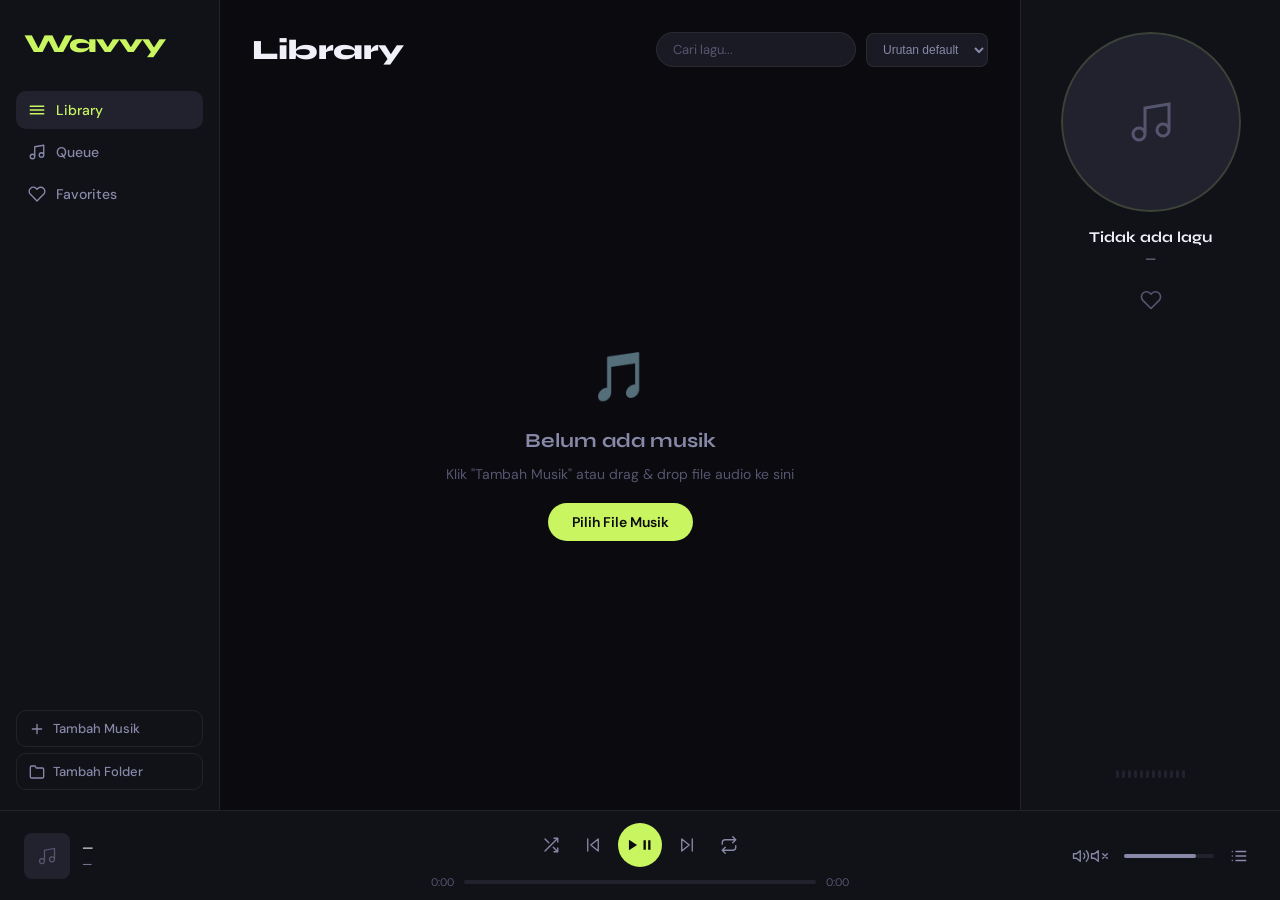
==== index.html @ d88326ab "first-commit" ====
<!DOCTYPE html>
<html lang="id">

<head>
    <meta charset="UTF-8" />
    <meta name="viewport" content="width=device-width, initial-scale=1.0" />
    <title>Wavvy — Local Music Player</title>
    <link rel="preconnect" href="https://fonts.googleapis.com" />
    <link
        href="https://fonts.googleapis.com/css2?family=Syne:wght@400;600;700;800&family=DM+Sans:wght@300;400;500&display=swap"
        rel="stylesheet" />
    <link rel="stylesheet" href="./style.css" />
</head>

<body>

    <!-- Drop overlay -->
    <div id="drop-overlay">
        <div class="drop-inner">
            <div class="drop-icon">♫</div>
            <p>Lepaskan file musik di sini</p>
        </div>
    </div>

    <!-- App shell -->
    <div class="app">

        <!-- Sidebar -->
        <aside class="sidebar">
            <div class="logo">Wavvy</div>

            <nav class="nav">
                <button class="nav-btn active" data-view="library" onclick="switchView('library')">
                    <svg viewBox="0 0 24 24">
                        <path d="M3 7h18M3 12h18M3 17h18" /></svg>
                    Library
                </button>
                <button class="nav-btn" data-view="queue" onclick="switchView('queue')">
                    <svg viewBox="0 0 24 24">
                        <path d="M9 18V5l12-2v13M9 18a3 3 0 1 1-6 0 3 3 0 0 1 6 0zm12-2a3 3 0 1 1-6 0 3 3 0 0 1 6 0z" />
                    </svg>
                    Queue
                </button>
                <button class="nav-btn" data-view="favorites" onclick="switchView('favorites')">
                    <svg viewBox="0 0 24 24">
                        <path
                            d="M20.84 4.61a5.5 5.5 0 0 0-7.78 0L12 5.67l-1.06-1.06a5.5 5.5 0 0 0-7.78 7.78l1.06 1.06L12 21.23l7.78-7.78 1.06-1.06a5.5 5.5 0 0 0 0-7.78z" />
                    </svg>
                    Favorites
                </button>
            </nav>

            <div class="sidebar-bottom">
                <label class="upload-btn" title="Tambah musik">
                    <svg viewBox="0 0 24 24">
                        <path d="M12 5v14M5 12h14" /></svg>
                    Tambah Musik
                    <input type="file" id="file-input" accept="audio/*" multiple hidden />
                </label>
                <label class="upload-btn upload-folder" title="Tambah folder">
                    <svg viewBox="0 0 24 24">
                        <path d="M22 19a2 2 0 0 1-2 2H4a2 2 0 0 1-2-2V5a2 2 0 0 1 2-2h5l2 3h9a2 2 0 0 1 2 2z" /></svg>
                    Tambah Folder
                    <input type="file" id="folder-input" accept="audio/*" multiple webkitdirectory hidden />
                </label>
            </div>
        </aside>

        <!-- Main content -->
        <main class="main">

            <!-- Library view -->
            <section id="view-library" class="view active">
                <div class="view-header">
                    <h1 id="view-title">Library</h1>
                    <div class="header-actions">
                        <input type="text" id="search-input" placeholder="Cari lagu..." oninput="filterSongs()" />
                        <select id="sort-select" onchange="sortSongs()">
                            <option value="default">Urutan default</option>
                            <option value="title">Judul A–Z</option>
                            <option value="artist">Artis A–Z</option>
                            <option value="duration">Durasi</option>
                        </select>
                    </div>
                </div>

                <div id="empty-state" class="empty-state">
                    <div class="empty-icon">🎵</div>
                    <h2>Belum ada musik</h2>
                    <p>Klik "Tambah Musik" atau drag & drop file audio ke sini</p>
                    <label class="btn-primary">
                        Pilih File Musik
                        <input type="file" accept="audio/*" multiple hidden onchange="handleFiles(this.files)" />
                    </label>
                </div>

                <div id="song-list" class="song-list hidden">
                    <div class="list-header">
                        <span class="col-num">#</span>
                        <span class="col-title">Judul</span>
                        <span class="col-artist">Artis</span>
                        <span class="col-duration">⏱</span>
                        <span class="col-actions"></span>
                    </div>
                    <div id="song-rows"></div>
                </div>
            </section>

            <!-- Queue view -->
            <section id="view-queue" class="view">
                <div class="view-header">
                    <h1>Queue</h1>
                    <button class="btn-ghost" onclick="clearQueue()">Kosongkan</button>
                </div>
                <div id="queue-list" class="song-list">
                    <div id="queue-rows"></div>
                </div>
                <div id="queue-empty" class="empty-state">
                    <div class="empty-icon">📋</div>
                    <h2>Queue kosong</h2>
                    <p>Tambahkan lagu ke queue dari library</p>
                </div>
            </section>

            <!-- Favorites view -->
            <section id="view-favorites" class="view">
                <div class="view-header">
                    <h1>Favorites</h1>
                </div>
                <div id="fav-list" class="song-list">
                    <div class="list-header">
                        <span class="col-num">#</span>
                        <span class="col-title">Judul</span>
                        <span class="col-artist">Artis</span>
                        <span class="col-duration">⏱</span>
                        <span class="col-actions"></span>
                    </div>
                    <div id="fav-rows"></div>
                </div>
                <div id="fav-empty" class="empty-state">
                    <div class="empty-icon">❤️</div>
                    <h2>Belum ada favorit</h2>
                    <p>Klik ikon hati pada lagu untuk menambahkannya</p>
                </div>
            </section>

        </main>

        <!-- Now playing sidebar -->
        <aside class="now-playing" id="now-playing">
            <div class="np-art" id="np-art">
                <div class="art-placeholder" id="art-placeholder">
                    <svg viewBox="0 0 24 24">
                        <path d="M9 18V5l12-2v13M9 18a3 3 0 1 1-6 0 3 3 0 0 1 6 0zm12-2a3 3 0 1 1-6 0 3 3 0 0 1 6 0z" />
                    </svg>
                </div>
                <img id="art-img" src="" alt="" hidden />
                <div class="vinyl-ring"></div>
            </div>

            <div class="np-info">
                <div class="np-title" id="np-title">Tidak ada lagu</div>
                <div class="np-artist" id="np-artist">—</div>
            </div>

            <button class="fav-btn" id="fav-btn" onclick="toggleFavoriteCurrent()" title="Favorite">
                <svg viewBox="0 0 24 24">
                    <path
                        d="M20.84 4.61a5.5 5.5 0 0 0-7.78 0L12 5.67l-1.06-1.06a5.5 5.5 0 0 0-7.78 7.78l1.06 1.06L12 21.23l7.78-7.78 1.06-1.06a5.5 5.5 0 0 0 0-7.78z" />
                </svg>
            </button>

            <div class="np-waveform" id="waveform">
                <div class="wf-bar"></div>
                <div class="wf-bar"></div>
                <div class="wf-bar"></div>
                <div class="wf-bar"></div>
                <div class="wf-bar"></div>
                <div class="wf-bar"></div>
                <div class="wf-bar"></div>
                <div class="wf-bar"></div>
                <div class="wf-bar"></div>
                <div class="wf-bar"></div>
                <div class="wf-bar"></div>
                <div class="wf-bar"></div>
            </div>
        </aside>

    </div>

    <!-- Player bar -->
    <footer class="player-bar" id="player-bar">
        <div class="player-left">
            <div class="mini-art" id="mini-art">
                <svg viewBox="0 0 24 24">
                    <path d="M9 18V5l12-2v13M9 18a3 3 0 1 1-6 0 3 3 0 0 1 6 0zm12-2a3 3 0 1 1-6 0 3 3 0 0 1 6 0z" />
                </svg>
            </div>
            <div class="mini-info">
                <span class="mini-title" id="mini-title">—</span>
                <span class="mini-artist" id="mini-artist">—</span>
            </div>
        </div>

        <div class="player-center">
            <div class="controls">
                <button class="ctrl-btn" id="shuffle-btn" onclick="toggleShuffle()" title="Shuffle">
                    <svg viewBox="0 0 24 24">
                        <path d="M16 3h5v5M4 20l16-16M21 16v5h-5M15 15l6 6M4 4l5 5" /></svg>
                </button>
                <button class="ctrl-btn" onclick="prevSong()" title="Sebelumnya">
                    <svg viewBox="0 0 24 24">
                        <path d="M19 20 9 12l10-8v16zM5 4v16" /></svg>
                </button>
                <button class="ctrl-btn play-btn" id="play-btn" onclick="togglePlay()" title="Play/Pause">
                    <svg id="icon-play" viewBox="0 0 24 24">
                        <path d="M5 3l14 9-14 9V3z" /></svg>
                    <svg id="icon-pause" viewBox="0 0 24 24" hidden>
                        <path d="M6 4h4v16H6zM14 4h4v16h-4z" /></svg>
                </button>
                <button class="ctrl-btn" onclick="nextSong()" title="Selanjutnya">
                    <svg viewBox="0 0 24 24">
                        <path d="M5 4l10 8-10 8V4zM19 4v16" /></svg>
                </button>
                <button class="ctrl-btn" id="repeat-btn" onclick="cycleRepeat()" title="Repeat">
                    <svg id="icon-repeat" viewBox="0 0 24 24">
                        <path d="M17 1l4 4-4 4M3 11V9a4 4 0 0 1 4-4h14M7 23l-4-4 4-4M21 13v2a4 4 0 0 1-4 4H3" /></svg>
                    <span id="repeat-one" class="repeat-one hidden">1</span>
                </button>
            </div>

            <div class="progress-area">
                <span id="time-current">0:00</span>
                <div class="progress-bar" id="progress-bar" onclick="seekTo(event)">
                    <div class="progress-fill" id="progress-fill"></div>
                    <div class="progress-thumb" id="progress-thumb"></div>
                </div>
                <span id="time-total">0:00</span>
            </div>
        </div>

        <div class="player-right">
            <button class="ctrl-btn" onclick="toggleMute()" title="Mute" id="mute-btn">
                <svg id="icon-vol" viewBox="0 0 24 24">
                    <path d="M11 5L6 9H2v6h4l5 4V5zM19.07 4.93a10 10 0 0 1 0 14.14M15.54 8.46a5 5 0 0 1 0 7.07" /></svg>
                <svg id="icon-mute" viewBox="0 0 24 24" hidden>
                    <path d="M11 5L6 9H2v6h4l5 4V5zM23 9l-6 6M17 9l6 6" /></svg>
            </button>
            <div class="volume-bar" id="volume-bar" onclick="setVolume(event)">
                <div class="volume-fill" id="volume-fill" style="width:80%"></div>
                <div class="volume-thumb"></div>
            </div>
            <button class="ctrl-btn" onclick="toggleQueue()" title="Queue" id="queue-toggle-btn">
                <svg viewBox="0 0 24 24">
                    <path d="M8 6h13M8 12h13M8 18h13M3 6h.01M3 12h.01M3 18h.01" /></svg>
            </button>
        </div>
    </footer>

    <!-- Hidden audio element -->
    <audio id="audio"></audio>

    <script src="./app.js"></script>
    <script src="./pwa.js"></script>
    <script src="./sw.js"></script>
</body>

</html>
---- style.css ----
*,
*::before,
*::after {
  box-sizing: border-box;
  margin: 0;
  padding: 0;
}

:root {
  --bg: #0a0a0f;
  --bg2: #111118;
  --bg3: #1a1a24;
  --bg4: #22222f;
  --accent: #c8f560;
  --accent2: #a8d940;
  --text: #f0f0f8;
  --text2: #8888a8;
  --text3: #555570;
  --border: rgba(255, 255, 255, 0.07);
  --player-h: 90px;
  --sidebar-w: 220px;
  --np-w: 260px;
  --radius: 12px;
}

html,
body {
  height: 100%;
  background: var(--bg);
  color: var(--text);
  font-family: "DM Sans", sans-serif;
  overflow: hidden;
}

/* ---- Layout ---- */
.app {
  display: grid;
  grid-template-columns: var(--sidebar-w) 1fr var(--np-w);
  height: calc(100vh - var(--player-h));
  overflow: hidden;
}

/* ---- Sidebar ---- */
.sidebar {
  background: var(--bg2);
  border-right: 1px solid var(--border);
  display: flex;
  flex-direction: column;
  padding: 28px 16px 20px;
  gap: 8px;
}

.logo {
  font-family: "Syne", sans-serif;
  font-size: 26px;
  font-weight: 800;
  color: var(--accent);
  letter-spacing: -1px;
  padding: 0 8px;
  margin-bottom: 24px;
}

.nav {
  display: flex;
  flex-direction: column;
  gap: 4px;
  flex: 1;
}

.nav-btn {
  display: flex;
  align-items: center;
  gap: 10px;
  padding: 10px 12px;
  border: none;
  border-radius: 10px;
  background: transparent;
  color: var(--text2);
  font-family: "DM Sans", sans-serif;
  font-size: 14px;
  font-weight: 500;
  cursor: pointer;
  transition: all 0.2s;
  text-align: left;
}
.nav-btn svg {
  width: 18px;
  height: 18px;
  stroke: currentColor;
  fill: none;
  stroke-width: 1.8;
  stroke-linecap: round;
  stroke-linejoin: round;
  flex-shrink: 0;
}
.nav-btn:hover {
  background: var(--bg3);
  color: var(--text);
}
.nav-btn.active {
  background: var(--bg4);
  color: var(--accent);
}

.sidebar-bottom {
  display: flex;
  flex-direction: column;
  gap: 6px;
  margin-top: 16px;
}

.upload-btn {
  display: flex;
  align-items: center;
  gap: 8px;
  padding: 9px 12px;
  border-radius: 10px;
  background: transparent;
  color: var(--text2);
  font-size: 13px;
  font-weight: 500;
  cursor: pointer;
  transition: all 0.2s;
  border: 1px solid var(--border);
}
.upload-btn svg {
  width: 16px;
  height: 16px;
  stroke: currentColor;
  fill: none;
  stroke-width: 2;
  stroke-linecap: round;
}
.upload-btn:hover {
  background: var(--bg3);
  color: var(--accent);
  border-color: var(--accent);
}

/* ---- Main ---- */
.main {
  overflow: hidden;
  display: flex;
  flex-direction: column;
  background: var(--bg);
}

.view {
  display: none;
  flex-direction: column;
  height: 100%;
  overflow: hidden;
  padding: 32px 32px 16px;
}
.view.active {
  display: flex;
}

.view-header {
  display: flex;
  align-items: center;
  justify-content: space-between;
  margin-bottom: 24px;
  flex-shrink: 0;
  gap: 16px;
}

.view-header h1 {
  font-family: "Syne", sans-serif;
  font-size: 28px;
  font-weight: 800;
  color: var(--text);
  letter-spacing: -0.5px;
  white-space: nowrap;
}

.header-actions {
  display: flex;
  gap: 10px;
  align-items: center;
}

#search-input {
  background: var(--bg3);
  border: 1px solid var(--border);
  border-radius: 20px;
  padding: 8px 16px;
  color: var(--text);
  font-family: "DM Sans", sans-serif;
  font-size: 13px;
  outline: none;
  width: 200px;
  transition: border-color 0.2s;
}
#search-input:focus {
  border-color: var(--accent);
}
#search-input::placeholder {
  color: var(--text3);
}

#sort-select {
  background: var(--bg3);
  border: 1px solid var(--border);
  border-radius: 8px;
  padding: 8px 12px;
  color: var(--text2);
  font-size: 12px;
  outline: none;
  cursor: pointer;
}

/* ---- Empty state ---- */
.empty-state {
  display: flex;
  flex-direction: column;
  align-items: center;
  justify-content: center;
  gap: 12px;
  flex: 1;
  text-align: center;
  color: var(--text3);
}
.empty-icon {
  font-size: 48px;
  margin-bottom: 8px;
}
.empty-state h2 {
  font-family: "Syne", sans-serif;
  font-size: 20px;
  font-weight: 700;
  color: var(--text2);
}
.empty-state p {
  font-size: 14px;
  color: var(--text3);
}

.btn-primary {
  margin-top: 8px;
  padding: 10px 24px;
  background: var(--accent);
  color: #0a0a0f;
  border: none;
  border-radius: 24px;
  font-family: "DM Sans", sans-serif;
  font-size: 14px;
  font-weight: 600;
  cursor: pointer;
  transition:
    background 0.2s,
    transform 0.1s;
}
.btn-primary:hover {
  background: var(--accent2);
  transform: scale(1.02);
}

.btn-ghost {
  padding: 8px 16px;
  background: transparent;
  border: 1px solid var(--border);
  border-radius: 8px;
  color: var(--text2);
  font-size: 13px;
  cursor: pointer;
  transition: all 0.2s;
}
.btn-ghost:hover {
  border-color: var(--text2);
  color: var(--text);
}

/* ---- Song list ---- */
.song-list {
  display: flex;
  flex-direction: column;
  overflow-y: auto;
  flex: 1;
}
.song-list.hidden {
  display: none;
}

.list-header {
  display: grid;
  grid-template-columns: 36px 1fr 160px 60px 48px;
  padding: 8px 12px;
  border-bottom: 1px solid var(--border);
  color: var(--text3);
  font-size: 11px;
  font-weight: 500;
  letter-spacing: 0.08em;
  text-transform: uppercase;
  flex-shrink: 0;
}

.song-row {
  display: grid;
  grid-template-columns: 36px 1fr 160px 60px 48px;
  align-items: center;
  padding: 8px 12px;
  border-radius: 8px;
  cursor: pointer;
  transition: background 0.15s;
  gap: 4px;
}
.song-row:hover {
  background: var(--bg3);
}
.song-row.active {
  background: var(--bg4);
}
.song-row.active .sr-title {
  color: var(--accent);
}

.sr-num {
  color: var(--text3);
  font-size: 13px;
  text-align: center;
}
.song-row.active .sr-num {
  display: none;
}
.sr-play-icon {
  display: none;
  color: var(--accent);
}
.song-row.active .sr-play-icon {
  display: block;
  text-align: center;
  font-size: 12px;
}

.sr-info {
  display: flex;
  flex-direction: column;
  gap: 2px;
  overflow: hidden;
}
.sr-title {
  font-size: 14px;
  font-weight: 500;
  white-space: nowrap;
  overflow: hidden;
  text-overflow: ellipsis;
  color: var(--text);
}
.sr-artist-small {
  font-size: 12px;
  color: var(--text2);
  white-space: nowrap;
  overflow: hidden;
  text-overflow: ellipsis;
}

.sr-artist {
  font-size: 13px;
  color: var(--text2);
  white-space: nowrap;
  overflow: hidden;
  text-overflow: ellipsis;
}
.sr-dur {
  font-size: 13px;
  color: var(--text3);
  font-variant-numeric: tabular-nums;
}

.sr-actions {
  display: flex;
  gap: 4px;
  justify-content: flex-end;
  opacity: 0;
  transition: opacity 0.15s;
}
.song-row:hover .sr-actions {
  opacity: 1;
}
.sr-actions button {
  background: none;
  border: none;
  cursor: pointer;
  padding: 4px;
  border-radius: 4px;
  color: var(--text3);
  line-height: 1;
  transition: color 0.15s;
  display: flex;
  align-items: center;
}
.sr-actions button:hover {
  color: var(--text);
}
.sr-actions button svg {
  width: 15px;
  height: 15px;
  stroke: currentColor;
  fill: none;
  stroke-width: 1.8;
  stroke-linecap: round;
  stroke-linejoin: round;
}
.sr-actions button.fav-active svg {
  stroke: #ff4f6a;
  fill: #ff4f6a;
}
.sr-actions button.queue-added {
  color: var(--accent);
}

/* Scrollbar */
.song-list::-webkit-scrollbar {
  width: 4px;
}
.song-list::-webkit-scrollbar-track {
  background: transparent;
}
.song-list::-webkit-scrollbar-thumb {
  background: var(--bg4);
  border-radius: 4px;
}

/* ---- Now Playing ---- */
.now-playing {
  background: var(--bg2);
  border-left: 1px solid var(--border);
  display: flex;
  flex-direction: column;
  align-items: center;
  padding: 32px 20px 20px;
  gap: 16px;
  overflow: hidden;
}

.np-art {
  position: relative;
  width: 180px;
  height: 180px;
  border-radius: 50%;
  overflow: hidden;
  flex-shrink: 0;
}

.art-placeholder {
  width: 100%;
  height: 100%;
  background: var(--bg4);
  display: flex;
  align-items: center;
  justify-content: center;
}
.art-placeholder svg {
  width: 48px;
  height: 48px;
  stroke: var(--text3);
  fill: none;
  stroke-width: 1.5;
  stroke-linecap: round;
}

#art-img {
  width: 100%;
  height: 100%;
  object-fit: cover;
}

.vinyl-ring {
  position: absolute;
  inset: 0;
  border-radius: 50%;
  border: 2px solid rgba(200, 245, 96, 0.15);
  pointer-events: none;
}

@keyframes spin {
  to {
    transform: rotate(360deg);
  }
}
.np-art.playing {
  animation: spin 8s linear infinite;
}

.np-info {
  text-align: center;
  width: 100%;
  padding: 0 8px;
}
.np-title {
  font-family: "Syne", sans-serif;
  font-size: 15px;
  font-weight: 700;
  white-space: nowrap;
  overflow: hidden;
  text-overflow: ellipsis;
  color: var(--text);
  max-width: 220px;
  margin: 0 auto;
}
.np-artist {
  font-size: 13px;
  color: var(--text2);
  margin-top: 4px;
  white-space: nowrap;
  overflow: hidden;
  text-overflow: ellipsis;
}

.fav-btn {
  background: none;
  border: none;
  cursor: pointer;
  padding: 6px;
  color: var(--text3);
  transition:
    color 0.2s,
    transform 0.15s;
}
.fav-btn svg {
  width: 22px;
  height: 22px;
  stroke: currentColor;
  fill: none;
  stroke-width: 1.8;
  stroke-linecap: round;
  stroke-linejoin: round;
}
.fav-btn:hover {
  transform: scale(1.2);
  color: #ff4f6a;
}
.fav-btn.active svg {
  stroke: #ff4f6a;
  fill: #ff4f6a;
}

/* ---- Waveform ---- */
.np-waveform {
  display: flex;
  align-items: center;
  justify-content: center;
  gap: 3px;
  height: 32px;
  margin-top: auto;
}
.wf-bar {
  width: 3px;
  border-radius: 2px;
  background: var(--bg4);
  height: 8px;
  transition:
    height 0.15s,
    background 0.3s;
}
@keyframes wave1 {
  0%,
  100% {
    height: 6px;
  }
  50% {
    height: 22px;
  }
}
@keyframes wave2 {
  0%,
  100% {
    height: 14px;
  }
  50% {
    height: 8px;
  }
}
@keyframes wave3 {
  0%,
  100% {
    height: 10px;
  }
  50% {
    height: 26px;
  }
}
@keyframes wave4 {
  0%,
  100% {
    height: 20px;
  }
  50% {
    height: 6px;
  }
}
.np-waveform.playing .wf-bar:nth-child(1) {
  background: var(--accent);
  animation: wave2 0.9s ease-in-out infinite;
}
.np-waveform.playing .wf-bar:nth-child(2) {
  background: var(--accent);
  animation: wave3 0.7s ease-in-out infinite 0.1s;
}
.np-waveform.playing .wf-bar:nth-child(3) {
  background: var(--accent);
  animation: wave1 1.1s ease-in-out infinite 0.2s;
}
.np-waveform.playing .wf-bar:nth-child(4) {
  background: var(--accent);
  animation: wave4 0.8s ease-in-out infinite 0.05s;
}
.np-waveform.playing .wf-bar:nth-child(5) {
  background: var(--accent);
  animation: wave2 1s ease-in-out infinite 0.3s;
}
.np-waveform.playing .wf-bar:nth-child(6) {
  background: var(--accent);
  animation: wave3 0.6s ease-in-out infinite 0.15s;
}
.np-waveform.playing .wf-bar:nth-child(7) {
  background: var(--accent);
  animation: wave1 0.9s ease-in-out infinite 0.25s;
}
.np-waveform.playing .wf-bar:nth-child(8) {
  background: var(--accent);
  animation: wave4 1.1s ease-in-out infinite 0.1s;
}
.np-waveform.playing .wf-bar:nth-child(9) {
  background: var(--accent);
  animation: wave2 0.75s ease-in-out infinite 0.35s;
}
.np-waveform.playing .wf-bar:nth-child(10) {
  background: var(--accent);
  animation: wave3 0.95s ease-in-out infinite;
}
.np-waveform.playing .wf-bar:nth-child(11) {
  background: var(--accent);
  animation: wave1 0.85s ease-in-out infinite 0.2s;
}
.np-waveform.playing .wf-bar:nth-child(12) {
  background: var(--accent);
  animation: wave4 0.7s ease-in-out infinite 0.05s;
}

/* ---- Player Bar ---- */
.player-bar {
  height: var(--player-h);
  background: var(--bg2);
  border-top: 1px solid var(--border);
  display: grid;
  grid-template-columns: 1fr auto 1fr;
  align-items: center;
  padding: 0 24px;
  gap: 16px;
  flex-shrink: 0;
}

.player-left {
  display: flex;
  align-items: center;
  gap: 12px;
  overflow: hidden;
}

.mini-art {
  width: 46px;
  height: 46px;
  border-radius: 8px;
  background: var(--bg4);
  display: flex;
  align-items: center;
  justify-content: center;
  flex-shrink: 0;
  overflow: hidden;
}
.mini-art svg {
  width: 20px;
  height: 20px;
  stroke: var(--text3);
  fill: none;
  stroke-width: 1.5;
  stroke-linecap: round;
}
.mini-art img {
  width: 100%;
  height: 100%;
  object-fit: cover;
}

.mini-info {
  display: flex;
  flex-direction: column;
  overflow: hidden;
}
.mini-title {
  font-size: 13px;
  font-weight: 500;
  white-space: nowrap;
  overflow: hidden;
  text-overflow: ellipsis;
}
.mini-artist {
  font-size: 12px;
  color: var(--text2);
  white-space: nowrap;
  overflow: hidden;
  text-overflow: ellipsis;
}

.player-center {
  display: flex;
  flex-direction: column;
  align-items: center;
  gap: 8px;
  min-width: 0;
}

.controls {
  display: flex;
  align-items: center;
  gap: 8px;
}

.ctrl-btn {
  background: none;
  border: none;
  cursor: pointer;
  padding: 8px;
  border-radius: 50%;
  color: var(--text2);
  display: flex;
  align-items: center;
  justify-content: center;
  transition:
    color 0.15s,
    background 0.15s;
}
.ctrl-btn svg {
  width: 18px;
  height: 18px;
  stroke: currentColor;
  fill: none;
  stroke-width: 1.8;
  stroke-linecap: round;
  stroke-linejoin: round;
}
.ctrl-btn:hover {
  color: var(--text);
  background: var(--bg3);
}
.ctrl-btn.active {
  color: var(--accent);
}

.play-btn {
  width: 44px;
  height: 44px;
  background: var(--accent) !important;
  color: #0a0a0f !important;
  transition:
    transform 0.1s,
    background 0.2s !important;
}
.play-btn:hover {
  background: var(--accent2) !important;
  transform: scale(1.06);
}
.play-btn svg {
  width: 16px;
  height: 16px;
  fill: currentColor;
  stroke: none;
}

.repeat-one {
  font-size: 10px;
  font-weight: 700;
  background: var(--accent);
  color: #0a0a0f;
  border-radius: 50%;
  width: 14px;
  height: 14px;
  display: flex;
  align-items: center;
  justify-content: center;
  position: absolute;
  bottom: 4px;
  right: 4px;
}
.ctrl-btn {
  position: relative;
}
.hidden {
  display: none !important;
}

.progress-area {
  display: flex;
  align-items: center;
  gap: 10px;
  width: 440px;
}

.progress-area span {
  font-size: 11px;
  color: var(--text3);
  font-variant-numeric: tabular-nums;
  min-width: 34px;
}
#time-current {
  text-align: right;
}

.progress-bar {
  flex: 1;
  height: 4px;
  background: var(--bg4);
  border-radius: 2px;
  cursor: pointer;
  position: relative;
  transition: height 0.15s;
}
.progress-bar:hover {
  height: 6px;
}
.progress-fill {
  height: 100%;
  background: var(--accent);
  border-radius: 2px;
  width: 0%;
  transition: width 0.1s linear;
  pointer-events: none;
}
.progress-thumb {
  position: absolute;
  top: 50%;
  transform: translate(-50%, -50%);
  width: 12px;
  height: 12px;
  background: var(--text);
  border-radius: 50%;
  left: 0%;
  opacity: 0;
  transition: opacity 0.15s;
  pointer-events: none;
}
.progress-bar:hover .progress-thumb {
  opacity: 1;
}

.player-right {
  display: flex;
  align-items: center;
  gap: 8px;
  justify-content: flex-end;
}

.volume-bar {
  width: 90px;
  height: 4px;
  background: var(--bg4);
  border-radius: 2px;
  cursor: pointer;
  position: relative;
}
.volume-fill {
  height: 100%;
  background: var(--text2);
  border-radius: 2px;
  pointer-events: none;
  transition: background 0.2s;
}
.volume-bar:hover .volume-fill {
  background: var(--accent);
}
.volume-thumb {
  position: absolute;
  top: 50%;
  transform: translate(-50%, -50%);
  width: 10px;
  height: 10px;
  background: var(--text);
  border-radius: 50%;
  left: 80%;
  opacity: 0;
  transition: opacity 0.15s;
  pointer-events: none;
}
.volume-bar:hover .volume-thumb {
  opacity: 1;
}

/* ---- Drop overlay ---- */
#drop-overlay {
  position: fixed;
  inset: 0;
  background: rgba(10, 10, 15, 0.92);
  z-index: 1000;
  display: none;
  align-items: center;
  justify-content: center;
}
#drop-overlay.active {
  display: flex;
}
.drop-inner {
  border: 2px dashed var(--accent);
  border-radius: 24px;
  padding: 60px 80px;
  text-align: center;
  color: var(--accent);
}
.drop-icon {
  font-size: 56px;
  margin-bottom: 16px;
}
.drop-inner p {
  font-family: "Syne", sans-serif;
  font-size: 20px;
  font-weight: 700;
}

/* ---- Notification toast ---- */
.toast {
  position: fixed;
  bottom: 110px;
  left: 50%;
  transform: translateX(-50%) translateY(20px);
  background: var(--bg3);
  border: 1px solid var(--border);
  border-radius: 24px;
  padding: 10px 20px;
  font-size: 13px;
  color: var(--text);
  opacity: 0;
  transition:
    opacity 0.25s,
    transform 0.25s;
  pointer-events: none;
  z-index: 999;
  white-space: nowrap;
}
.toast.show {
  opacity: 1;
  transform: translateX(-50%) translateY(0);
}

/* ---- Responsive ---- */
@media (max-width: 900px) {
  .now-playing {
    display: none;
  }
  .app {
    grid-template-columns: var(--sidebar-w) 1fr;
  }
  .progress-area {
    width: 280px;
  }
}
@media (max-width: 640px) {
  .sidebar {
    display: none;
  }
  .app {
    grid-template-columns: 1fr;
  }
  .player-right {
    display: none;
  }
}
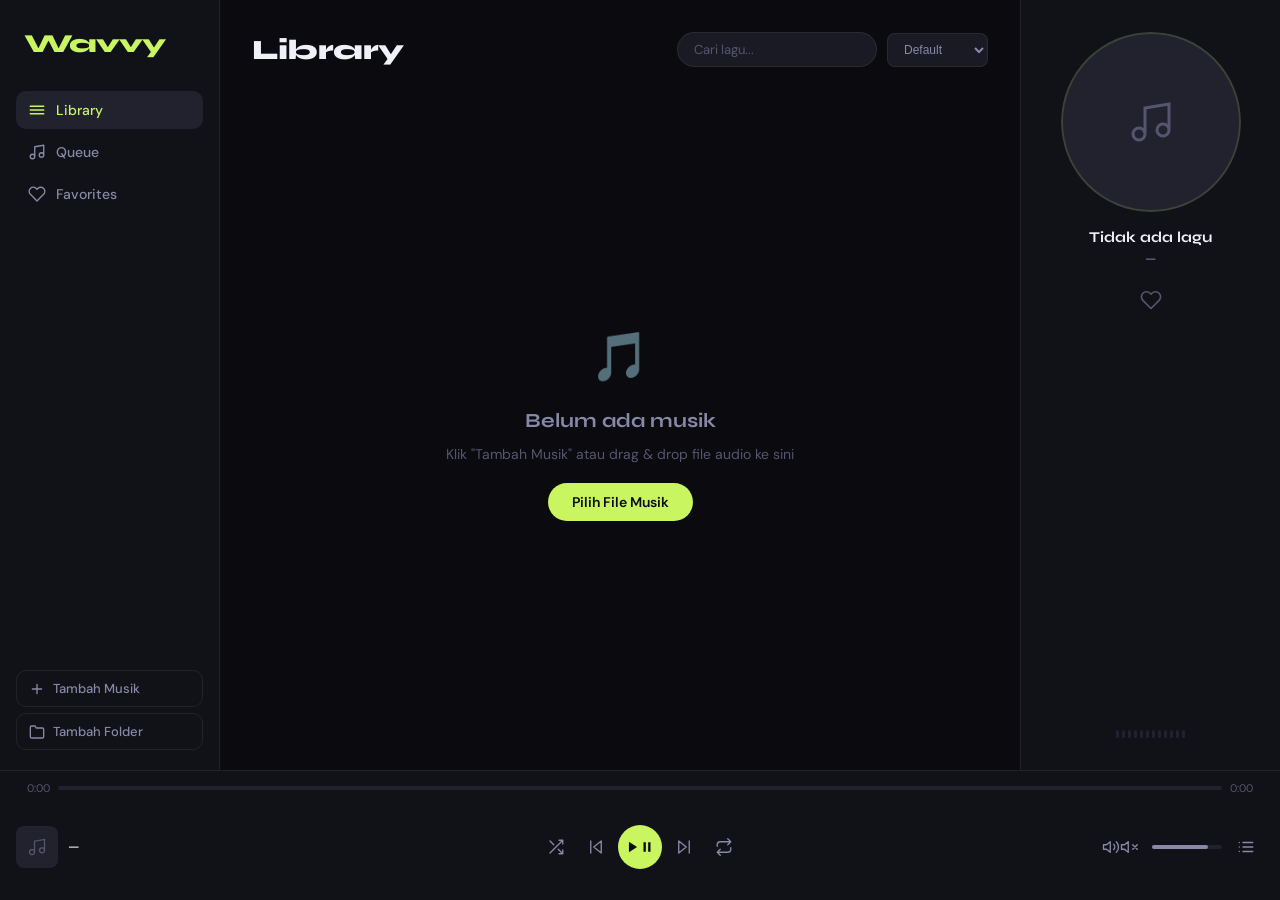
==== commit 5c9f8cc8: "fix: responisve web application" ====
--- a/index.html
+++ b/index.html
@@ -76,9 +76,8 @@
                     <div class="header-actions">
                         <input type="text" id="search-input" placeholder="Cari lagu..." oninput="filterSongs()" />
                         <select id="sort-select" onchange="sortSongs()">
-                            <option value="default">Urutan default</option>
+                            <option value="default">Default</option>
                             <option value="title">Judul A–Z</option>
-                            <option value="artist">Artis A–Z</option>
                             <option value="duration">Durasi</option>
                         </select>
                     </div>
@@ -98,7 +97,6 @@
                     <div class="list-header">
                         <span class="col-num">#</span>
                         <span class="col-title">Judul</span>
-                        <span class="col-artist">Artis</span>
                         <span class="col-duration">⏱</span>
                         <span class="col-actions"></span>
                     </div>
@@ -131,7 +129,6 @@
                     <div class="list-header">
                         <span class="col-num">#</span>
                         <span class="col-title">Judul</span>
-                        <span class="col-artist">Artis</span>
                         <span class="col-duration">⏱</span>
                         <span class="col-actions"></span>
                     </div>
@@ -188,81 +185,113 @@
 
     </div>
 
-    <!-- Player bar -->
+    <!-- Player bar — RESTRUCTURED: progress on top, controls below -->
     <footer class="player-bar" id="player-bar">
-        <div class="player-left">
-            <div class="mini-art" id="mini-art">
-                <svg viewBox="0 0 24 24">
-                    <path d="M9 18V5l12-2v13M9 18a3 3 0 1 1-6 0 3 3 0 0 1 6 0zm12-2a3 3 0 1 1-6 0 3 3 0 0 1 6 0z" />
-                </svg>
-            </div>
-            <div class="mini-info">
-                <span class="mini-title" id="mini-title">—</span>
-                <span class="mini-artist" id="mini-artist">—</span>
-            </div>
+
+        <!-- Progress row (full width, always visible) -->
+        <div class="player-progress-row">
+            <span id="time-current">0:00</span>
+            <div class="progress-bar" id="progress-bar" onclick="seekTo(event)">
+                <div class="progress-fill" id="progress-fill"></div>
+                <div class="progress-thumb" id="progress-thumb"></div>
+            </div>
+            <span id="time-total">0:00</span>
         </div>
 
-        <div class="player-center">
-            <div class="controls">
-                <button class="ctrl-btn" id="shuffle-btn" onclick="toggleShuffle()" title="Shuffle">
-                    <svg viewBox="0 0 24 24">
-                        <path d="M16 3h5v5M4 20l16-16M21 16v5h-5M15 15l6 6M4 4l5 5" /></svg>
-                </button>
-                <button class="ctrl-btn" onclick="prevSong()" title="Sebelumnya">
-                    <svg viewBox="0 0 24 24">
-                        <path d="M19 20 9 12l10-8v16zM5 4v16" /></svg>
-                </button>
-                <button class="ctrl-btn play-btn" id="play-btn" onclick="togglePlay()" title="Play/Pause">
-                    <svg id="icon-play" viewBox="0 0 24 24">
-                        <path d="M5 3l14 9-14 9V3z" /></svg>
-                    <svg id="icon-pause" viewBox="0 0 24 24" hidden>
-                        <path d="M6 4h4v16H6zM14 4h4v16h-4z" /></svg>
-                </button>
-                <button class="ctrl-btn" onclick="nextSong()" title="Selanjutnya">
-                    <svg viewBox="0 0 24 24">
-                        <path d="M5 4l10 8-10 8V4zM19 4v16" /></svg>
-                </button>
-                <button class="ctrl-btn" id="repeat-btn" onclick="cycleRepeat()" title="Repeat">
-                    <svg id="icon-repeat" viewBox="0 0 24 24">
-                        <path d="M17 1l4 4-4 4M3 11V9a4 4 0 0 1 4-4h14M7 23l-4-4 4-4M21 13v2a4 4 0 0 1-4 4H3" /></svg>
-                    <span id="repeat-one" class="repeat-one hidden">1</span>
-                </button>
-            </div>
-
-            <div class="progress-area">
-                <span id="time-current">0:00</span>
-                <div class="progress-bar" id="progress-bar" onclick="seekTo(event)">
-                    <div class="progress-fill" id="progress-fill"></div>
-                    <div class="progress-thumb" id="progress-thumb"></div>
-                </div>
-                <span id="time-total">0:00</span>
-            </div>
-        </div>
-
-        <div class="player-right">
-            <button class="ctrl-btn" onclick="toggleMute()" title="Mute" id="mute-btn">
-                <svg id="icon-vol" viewBox="0 0 24 24">
-                    <path d="M11 5L6 9H2v6h4l5 4V5zM19.07 4.93a10 10 0 0 1 0 14.14M15.54 8.46a5 5 0 0 1 0 7.07" /></svg>
-                <svg id="icon-mute" viewBox="0 0 24 24" hidden>
-                    <path d="M11 5L6 9H2v6h4l5 4V5zM23 9l-6 6M17 9l6 6" /></svg>
-            </button>
-            <div class="volume-bar" id="volume-bar" onclick="setVolume(event)">
-                <div class="volume-fill" id="volume-fill" style="width:80%"></div>
-                <div class="volume-thumb"></div>
-            </div>
-            <button class="ctrl-btn" onclick="toggleQueue()" title="Queue" id="queue-toggle-btn">
-                <svg viewBox="0 0 24 24">
-                    <path d="M8 6h13M8 12h13M8 18h13M3 6h.01M3 12h.01M3 18h.01" /></svg>
-            </button>
+        <!-- Main row: song info | controls | volume -->
+        <div class="player-main-row">
+            <div class="player-left">
+                <div class="mini-art" id="mini-art">
+                    <svg viewBox="0 0 24 24">
+                        <path d="M9 18V5l12-2v13M9 18a3 3 0 1 1-6 0 3 3 0 0 1 6 0zm12-2a3 3 0 1 1-6 0 3 3 0 0 1 6 0z" />
+                    </svg>
+                </div>
+                <div class="mini-info">
+                    <span class="mini-title" id="mini-title">—</span>
+                </div>
+            </div>
+
+            <div class="player-center">
+                <div class="controls">
+                    <button class="ctrl-btn" id="shuffle-btn" onclick="toggleShuffle()" title="Shuffle">
+                        <svg viewBox="0 0 24 24">
+                            <path d="M16 3h5v5M4 20l16-16M21 16v5h-5M15 15l6 6M4 4l5 5" /></svg>
+                    </button>
+                    <button class="ctrl-btn" onclick="prevSong()" title="Sebelumnya">
+                        <svg viewBox="0 0 24 24">
+                            <path d="M19 20 9 12l10-8v16zM5 4v16" /></svg>
+                    </button>
+                    <button class="ctrl-btn play-btn" id="play-btn" onclick="togglePlay()" title="Play/Pause">
+                        <svg id="icon-play" viewBox="0 0 24 24">
+                            <path d="M5 3l14 9-14 9V3z" /></svg>
+                        <svg id="icon-pause" viewBox="0 0 24 24" hidden>
+                            <path d="M6 4h4v16H6zM14 4h4v16h-4z" /></svg>
+                    </button>
+                    <button class="ctrl-btn" onclick="nextSong()" title="Selanjutnya">
+                        <svg viewBox="0 0 24 24">
+                            <path d="M5 4l10 8-10 8V4zM19 4v16" /></svg>
+                    </button>
+                    <button class="ctrl-btn" id="repeat-btn" onclick="cycleRepeat()" title="Repeat">
+                        <svg id="icon-repeat" viewBox="0 0 24 24">
+                            <path d="M17 1l4 4-4 4M3 11V9a4 4 0 0 1 4-4h14M7 23l-4-4 4-4M21 13v2a4 4 0 0 1-4 4H3" />
+                        </svg>
+                        <span id="repeat-one" class="repeat-one hidden">1</span>
+                    </button>
+                </div>
+            </div>
+
+            <div class="player-right">
+                <button class="ctrl-btn" onclick="toggleMute()" title="Mute" id="mute-btn">
+                    <svg id="icon-vol" viewBox="0 0 24 24">
+                        <path d="M11 5L6 9H2v6h4l5 4V5zM19.07 4.93a10 10 0 0 1 0 14.14M15.54 8.46a5 5 0 0 1 0 7.07" />
+                    </svg>
+                    <svg id="icon-mute" viewBox="0 0 24 24" hidden>
+                        <path d="M11 5L6 9H2v6h4l5 4V5zM23 9l-6 6M17 9l6 6" /></svg>
+                </button>
+                <div class="volume-bar" id="volume-bar" onclick="setVolume(event)">
+                    <div class="volume-fill" id="volume-fill" style="width:80%"></div>
+                    <div class="volume-thumb"></div>
+                </div>
+                <button class="ctrl-btn" onclick="toggleQueue()" title="Queue" id="queue-toggle-btn">
+                    <svg viewBox="0 0 24 24">
+                        <path d="M8 6h13M8 12h13M8 18h13M3 6h.01M3 12h.01M3 18h.01" /></svg>
+                </button>
+            </div>
         </div>
     </footer>
 
+    <!-- Mobile bottom navigation -->
+    <nav class="mobile-nav">
+        <button class="active" data-view="library" onclick="switchView('library')">
+            <svg viewBox="0 0 24 24">
+                <path d="M3 7h18M3 12h18M3 17h18" /></svg>
+            Library
+        </button>
+        <button data-view="queue" onclick="switchView('queue')">
+            <svg viewBox="0 0 24 24">
+                <path d="M8 6h13M8 12h13M8 18h13M3 6h.01M3 12h.01M3 18h.01" /></svg>
+            Queue
+        </button>
+        <button data-view="favorites" onclick="switchView('favorites')">
+            <svg viewBox="0 0 24 24">
+                <path
+                    d="M20.84 4.61a5.5 5.5 0 0 0-7.78 0L12 5.67l-1.06-1.06a5.5 5.5 0 0 0-7.78 7.78l1.06 1.06L12 21.23l7.78-7.78 1.06-1.06a5.5 5.5 0 0 0 0-7.78z" />
+            </svg>
+            Favorit
+        </button>
+        <label>
+            <svg viewBox="0 0 24 24">
+                <path d="M12 5v14M5 12h14" /></svg>
+            Tambah
+            <input type="file" accept="audio/*" multiple hidden onchange="handleFiles(this.files)" />
+        </label>
+    </nav>
+
     <!-- Hidden audio element -->
     <audio id="audio"></audio>
 
     <script src="./app.js"></script>
     <script src="./pwa.js"></script>
-    <script src="./sw.js"></script>
 </body>
 
 </html>
--- a/style.css
+++ b/style.css
@@ -17,7 +17,7 @@
   --text2: #8888a8;
   --text3: #555570;
   --border: rgba(255, 255, 255, 0.07);
-  --player-h: 90px;
+  --player-h: 130px;
   --sidebar-w: 220px;
   --np-w: 260px;
   --radius: 12px;
@@ -277,6 +277,7 @@
   flex-direction: column;
   overflow-y: auto;
   flex: 1;
+  -webkit-overflow-scrolling: touch;
 }
 .song-list.hidden {
   display: none;
@@ -284,7 +285,7 @@
 
 .list-header {
   display: grid;
-  grid-template-columns: 36px 1fr 160px 60px 48px;
+  grid-template-columns: 36px 1fr 60px 44px;
   padding: 8px 12px;
   border-bottom: 1px solid var(--border);
   color: var(--text3);
@@ -295,15 +296,21 @@
   flex-shrink: 0;
 }
 
+/* Hide artist column header on desktop too since we removed it */
+.col-artist {
+  display: none;
+}
+
 .song-row {
   display: grid;
-  grid-template-columns: 36px 1fr 160px 60px 48px;
-  align-items: center;
-  padding: 8px 12px;
+  grid-template-columns: 36px 1fr 60px 44px;
+  align-items: center;
+  padding: 10px 12px;
   border-radius: 8px;
   cursor: pointer;
   transition: background 0.15s;
   gap: 4px;
+  min-height: 52px;
 }
 .song-row:hover {
   background: var(--bg3);
@@ -347,21 +354,16 @@
   text-overflow: ellipsis;
   color: var(--text);
 }
+/* Hide small artist subtitle since we're title-only */
 .sr-artist-small {
-  font-size: 12px;
-  color: var(--text2);
-  white-space: nowrap;
-  overflow: hidden;
-  text-overflow: ellipsis;
-}
-
+  display: none;
+}
+
+/* Artist column hidden - we don't use it anymore */
 .sr-artist {
-  font-size: 13px;
-  color: var(--text2);
-  white-space: nowrap;
-  overflow: hidden;
-  text-overflow: ellipsis;
-}
+  display: none;
+}
+
 .sr-dur {
   font-size: 13px;
   color: var(--text3);
@@ -370,25 +372,29 @@
 
 .sr-actions {
   display: flex;
-  gap: 4px;
+  gap: 2px;
   justify-content: flex-end;
   opacity: 0;
   transition: opacity 0.15s;
 }
-.song-row:hover .sr-actions {
+.song-row:hover .sr-actions,
+.song-row:active .sr-actions {
   opacity: 1;
 }
 .sr-actions button {
   background: none;
   border: none;
   cursor: pointer;
-  padding: 4px;
+  padding: 6px;
   border-radius: 4px;
   color: var(--text3);
   line-height: 1;
   transition: color 0.15s;
   display: flex;
   align-items: center;
+  min-width: 32px;
+  min-height: 32px;
+  justify-content: center;
 }
 .sr-actions button:hover {
   color: var(--text);
@@ -644,165 +650,27 @@
   height: var(--player-h);
   background: var(--bg2);
   border-top: 1px solid var(--border);
-  display: grid;
-  grid-template-columns: 1fr auto 1fr;
-  align-items: center;
-  padding: 0 24px;
-  gap: 16px;
+  display: flex;
+  flex-direction: column;
+  align-items: stretch;
+  padding: 0;
   flex-shrink: 0;
 }
 
-.player-left {
-  display: flex;
-  align-items: center;
-  gap: 12px;
-  overflow: hidden;
-}
-
-.mini-art {
-  width: 46px;
-  height: 46px;
-  border-radius: 8px;
-  background: var(--bg4);
-  display: flex;
-  align-items: center;
-  justify-content: center;
-  flex-shrink: 0;
-  overflow: hidden;
-}
-.mini-art svg {
-  width: 20px;
-  height: 20px;
-  stroke: var(--text3);
-  fill: none;
-  stroke-width: 1.5;
-  stroke-linecap: round;
-}
-.mini-art img {
-  width: 100%;
-  height: 100%;
-  object-fit: cover;
-}
-
-.mini-info {
-  display: flex;
-  flex-direction: column;
-  overflow: hidden;
-}
-.mini-title {
-  font-size: 13px;
-  font-weight: 500;
-  white-space: nowrap;
-  overflow: hidden;
-  text-overflow: ellipsis;
-}
-.mini-artist {
-  font-size: 12px;
-  color: var(--text2);
-  white-space: nowrap;
-  overflow: hidden;
-  text-overflow: ellipsis;
-}
-
-.player-center {
-  display: flex;
-  flex-direction: column;
+/* Progress at very top of player bar */
+.player-progress-row {
+  display: flex;
   align-items: center;
   gap: 8px;
-  min-width: 0;
-}
-
-.controls {
-  display: flex;
-  align-items: center;
-  gap: 8px;
-}
-
-.ctrl-btn {
-  background: none;
-  border: none;
-  cursor: pointer;
-  padding: 8px;
-  border-radius: 50%;
-  color: var(--text2);
-  display: flex;
-  align-items: center;
-  justify-content: center;
-  transition:
-    color 0.15s,
-    background 0.15s;
-}
-.ctrl-btn svg {
-  width: 18px;
-  height: 18px;
-  stroke: currentColor;
-  fill: none;
-  stroke-width: 1.8;
-  stroke-linecap: round;
-  stroke-linejoin: round;
-}
-.ctrl-btn:hover {
-  color: var(--text);
-  background: var(--bg3);
-}
-.ctrl-btn.active {
-  color: var(--accent);
-}
-
-.play-btn {
-  width: 44px;
-  height: 44px;
-  background: var(--accent) !important;
-  color: #0a0a0f !important;
-  transition:
-    transform 0.1s,
-    background 0.2s !important;
-}
-.play-btn:hover {
-  background: var(--accent2) !important;
-  transform: scale(1.06);
-}
-.play-btn svg {
-  width: 16px;
-  height: 16px;
-  fill: currentColor;
-  stroke: none;
-}
-
-.repeat-one {
-  font-size: 10px;
-  font-weight: 700;
-  background: var(--accent);
-  color: #0a0a0f;
-  border-radius: 50%;
-  width: 14px;
-  height: 14px;
-  display: flex;
-  align-items: center;
-  justify-content: center;
-  position: absolute;
-  bottom: 4px;
-  right: 4px;
-}
-.ctrl-btn {
-  position: relative;
-}
-.hidden {
-  display: none !important;
-}
-
-.progress-area {
-  display: flex;
-  align-items: center;
-  gap: 10px;
-  width: 440px;
-}
-
-.progress-area span {
+  padding: 10px 16px 4px;
+}
+
+.player-progress-row span {
   font-size: 11px;
   color: var(--text3);
   font-variant-numeric: tabular-nums;
   min-width: 34px;
+  flex-shrink: 0;
 }
 #time-current {
   text-align: right;
@@ -845,15 +713,168 @@
   opacity: 1;
 }
 
+/* Main controls row */
+.player-main-row {
+  display: grid;
+  grid-template-columns: 1fr auto 1fr;
+  align-items: center;
+  padding: 4px 16px 10px;
+  gap: 8px;
+  flex: 1;
+}
+
+.player-left {
+  display: flex;
+  align-items: center;
+  gap: 10px;
+  overflow: hidden;
+  min-width: 0;
+}
+
+.mini-art {
+  width: 42px;
+  height: 42px;
+  border-radius: 8px;
+  background: var(--bg4);
+  display: flex;
+  align-items: center;
+  justify-content: center;
+  flex-shrink: 0;
+  overflow: hidden;
+}
+.mini-art svg {
+  width: 20px;
+  height: 20px;
+  stroke: var(--text3);
+  fill: none;
+  stroke-width: 1.5;
+  stroke-linecap: round;
+}
+.mini-art img {
+  width: 100%;
+  height: 100%;
+  object-fit: cover;
+}
+
+.mini-info {
+  display: flex;
+  flex-direction: column;
+  overflow: hidden;
+  min-width: 0;
+}
+.mini-title {
+  font-size: 13px;
+  font-weight: 500;
+  white-space: nowrap;
+  overflow: hidden;
+  text-overflow: ellipsis;
+}
+.mini-artist {
+  display: none; /* hidden since no artist info */
+}
+
+.player-center {
+  display: flex;
+  flex-direction: column;
+  align-items: center;
+  gap: 0;
+}
+
+.controls {
+  display: flex;
+  align-items: center;
+  gap: 4px;
+}
+
+/* Old progress-area hidden — moved above */
+.progress-area {
+  display: none;
+}
+
+.ctrl-btn {
+  background: none;
+  border: none;
+  cursor: pointer;
+  padding: 8px;
+  border-radius: 50%;
+  color: var(--text2);
+  display: flex;
+  align-items: center;
+  justify-content: center;
+  transition:
+    color 0.15s,
+    background 0.15s;
+  min-width: 36px;
+  min-height: 36px;
+}
+.ctrl-btn svg {
+  width: 18px;
+  height: 18px;
+  stroke: currentColor;
+  fill: none;
+  stroke-width: 1.8;
+  stroke-linecap: round;
+  stroke-linejoin: round;
+}
+.ctrl-btn:hover {
+  color: var(--text);
+  background: var(--bg3);
+}
+.ctrl-btn.active {
+  color: var(--accent);
+}
+
+.play-btn {
+  width: 44px;
+  height: 44px;
+  background: var(--accent) !important;
+  color: #0a0a0f !important;
+  transition:
+    transform 0.1s,
+    background 0.2s !important;
+}
+.play-btn:hover {
+  background: var(--accent2) !important;
+  transform: scale(1.06);
+}
+.play-btn svg {
+  width: 16px;
+  height: 16px;
+  fill: currentColor;
+  stroke: none;
+}
+
+.repeat-one {
+  font-size: 10px;
+  font-weight: 700;
+  background: var(--accent);
+  color: #0a0a0f;
+  border-radius: 50%;
+  width: 14px;
+  height: 14px;
+  display: flex;
+  align-items: center;
+  justify-content: center;
+  position: absolute;
+  bottom: 4px;
+  right: 4px;
+}
+.ctrl-btn {
+  position: relative;
+}
+.hidden {
+  display: none !important;
+}
+
 .player-right {
   display: flex;
   align-items: center;
-  gap: 8px;
+  gap: 6px;
   justify-content: flex-end;
 }
 
 .volume-bar {
-  width: 90px;
+  width: 70px;
   height: 4px;
   background: var(--bg4);
   border-radius: 2px;
@@ -920,7 +941,7 @@
 /* ---- Notification toast ---- */
 .toast {
   position: fixed;
-  bottom: 110px;
+  bottom: 150px;
   left: 50%;
   transform: translateX(-50%) translateY(20px);
   background: var(--bg3);
@@ -942,6 +963,11 @@
   transform: translateX(-50%) translateY(0);
 }
 
+/* ---- Mobile bottom nav ---- */
+.mobile-nav {
+  display: none;
+}
+
 /* ---- Responsive ---- */
 @media (max-width: 900px) {
   .now-playing {
@@ -950,18 +976,182 @@
   .app {
     grid-template-columns: var(--sidebar-w) 1fr;
   }
-  .progress-area {
-    width: 280px;
-  }
-}
+}
+
 @media (max-width: 640px) {
+  :root {
+    --player-h: 120px;
+    --sidebar-w: 0px;
+  }
+
   .sidebar {
     display: none;
   }
+
   .app {
     grid-template-columns: 1fr;
-  }
+    height: calc(100vh - var(--player-h) - 52px); /* space for mobile nav */
+  }
+
+  .view {
+    padding: 16px 16px 8px;
+  }
+
+  .view-header {
+    margin-bottom: 12px;
+    flex-wrap: wrap;
+    gap: 8px;
+  }
+
+  .view-header h1 {
+    font-size: 22px;
+  }
+
+  .header-actions {
+    flex: 1;
+    min-width: 0;
+  }
+
+  #search-input {
+    width: 100%;
+    min-width: 0;
+    flex: 1;
+  }
+
+  #sort-select {
+    display: none; /* hide sort on mobile for space */
+  }
+
+  /* Song list — compact mobile layout */
+  .list-header {
+    grid-template-columns: 28px 1fr 52px 40px;
+    padding: 6px 8px;
+    font-size: 10px;
+  }
+
+  .song-row {
+    grid-template-columns: 28px 1fr 52px 40px;
+    padding: 8px 8px;
+    min-height: 48px;
+  }
+
+  .sr-title {
+    font-size: 13px;
+  }
+
+  .sr-dur {
+    font-size: 12px;
+  }
+
+  /* Always show actions on mobile (no hover on touch) */
+  .sr-actions {
+    opacity: 1;
+  }
+
+  /* Only show fav button on mobile, hide queue+delete to save space */
+  .sr-actions button:not(:first-child) {
+    display: none;
+  }
+
+  /* Player bar mobile */
+  .player-progress-row {
+    padding: 8px 12px 2px;
+  }
+
+  .player-main-row {
+    padding: 2px 12px 8px;
+    gap: 4px;
+  }
+
+  .player-left {
+    gap: 8px;
+  }
+
+  .mini-art {
+    width: 36px;
+    height: 36px;
+  }
+
+  .mini-title {
+    font-size: 12px;
+  }
+
+  /* Hide shuffle & repeat on mobile player to save space */
+  #shuffle-btn,
+  #repeat-btn {
+    display: none;
+  }
+
+  .controls {
+    gap: 2px;
+  }
+
+  .ctrl-btn {
+    padding: 6px;
+    min-width: 32px;
+    min-height: 32px;
+  }
+
+  .ctrl-btn svg {
+    width: 16px;
+    height: 16px;
+  }
+
+  .play-btn {
+    width: 38px;
+    height: 38px;
+  }
+
+  /* Volume hidden on mobile */
   .player-right {
     display: none;
   }
-}
+
+  /* Mobile bottom navigation */
+  .mobile-nav {
+    display: flex;
+    position: fixed;
+    bottom: 0;
+    left: 0;
+    right: 0;
+    height: 52px;
+    background: var(--bg2);
+    border-top: 1px solid var(--border);
+    z-index: 100;
+  }
+
+  .mobile-nav button {
+    flex: 1;
+    background: none;
+    border: none;
+    color: var(--text3);
+    display: flex;
+    flex-direction: column;
+    align-items: center;
+    justify-content: center;
+    gap: 3px;
+    font-size: 10px;
+    font-family: "DM Sans", sans-serif;
+    cursor: pointer;
+    transition: color 0.2s;
+  }
+
+  .mobile-nav button svg {
+    width: 20px;
+    height: 20px;
+    stroke: currentColor;
+    fill: none;
+    stroke-width: 1.8;
+    stroke-linecap: round;
+    stroke-linejoin: round;
+  }
+
+  .mobile-nav button.active {
+    color: var(--accent);
+  }
+
+  .toast {
+    bottom: 185px;
+    font-size: 12px;
+  }
+}
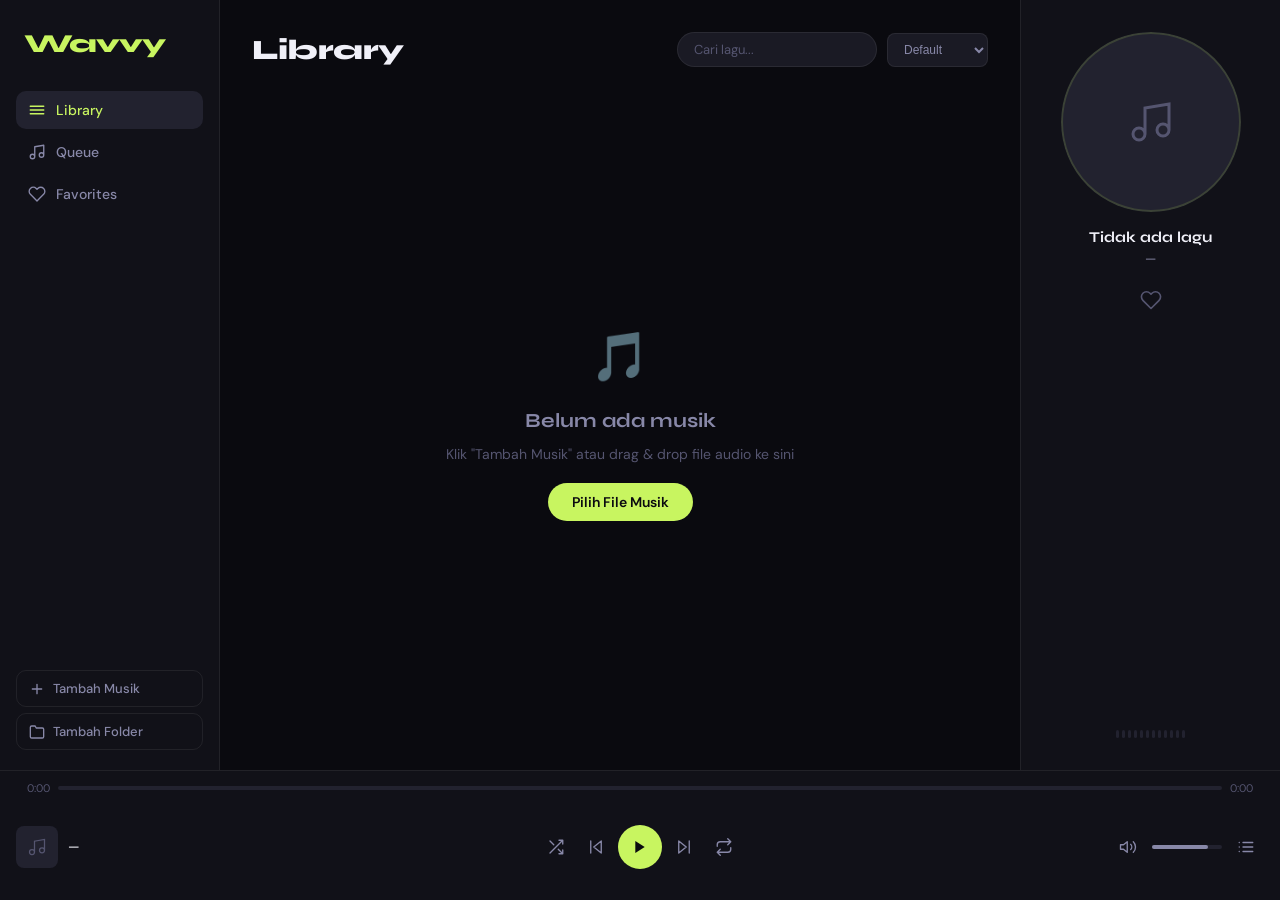
==== commit 4e661cd5: "fix: app js" ====
--- a/index.html
+++ b/index.html
@@ -222,10 +222,8 @@
                             <path d="M19 20 9 12l10-8v16zM5 4v16" /></svg>
                     </button>
                     <button class="ctrl-btn play-btn" id="play-btn" onclick="togglePlay()" title="Play/Pause">
-                        <svg id="icon-play" viewBox="0 0 24 24">
+                        <svg viewBox="0 0 24 24" style="width:16px;height:16px;fill:currentColor;stroke:none">
                             <path d="M5 3l14 9-14 9V3z" /></svg>
-                        <svg id="icon-pause" viewBox="0 0 24 24" hidden>
-                            <path d="M6 4h4v16H6zM14 4h4v16h-4z" /></svg>
                     </button>
                     <button class="ctrl-btn" onclick="nextSong()" title="Selanjutnya">
                         <svg viewBox="0 0 24 24">
@@ -242,11 +240,10 @@
 
             <div class="player-right">
                 <button class="ctrl-btn" onclick="toggleMute()" title="Mute" id="mute-btn">
-                    <svg id="icon-vol" viewBox="0 0 24 24">
+                    <svg viewBox="0 0 24 24"
+                        style="width:18px;height:18px;stroke:currentColor;fill:none;stroke-width:1.8;stroke-linecap:round;stroke-linejoin:round">
                         <path d="M11 5L6 9H2v6h4l5 4V5zM19.07 4.93a10 10 0 0 1 0 14.14M15.54 8.46a5 5 0 0 1 0 7.07" />
                     </svg>
-                    <svg id="icon-mute" viewBox="0 0 24 24" hidden>
-                        <path d="M11 5L6 9H2v6h4l5 4V5zM23 9l-6 6M17 9l6 6" /></svg>
                 </button>
                 <div class="volume-bar" id="volume-bar" onclick="setVolume(event)">
                     <div class="volume-fill" id="volume-fill" style="width:80%"></div>
@@ -292,6 +289,7 @@
 
     <script src="./app.js"></script>
     <script src="./pwa.js"></script>
+    <script src="./sw.js"></script>
 </body>
 
 </html>
